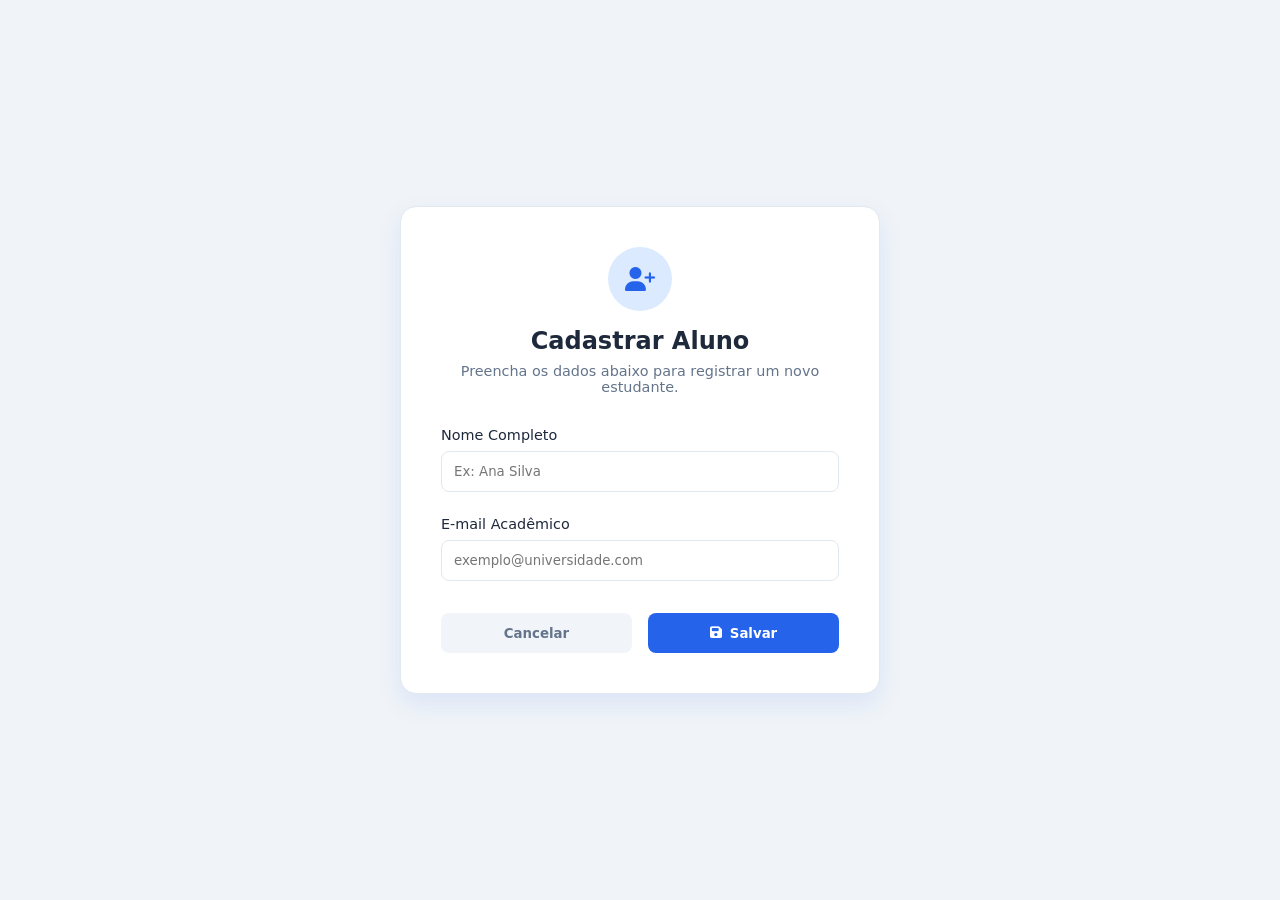
==== frontend/Cadastro_aluno.html @ 563650ef "Adding student registration screen and student management screen." ====
<!DOCTYPE html>
<html lang="pt-BR">
<head>
    <meta charset="UTF-8">
    <meta name="viewport" content="width=device-width, initial-scale=1.0">
    <title>Cadastrar Aluno | Sistema Presença</title>
    <link rel="stylesheet" href="assets/css/Dashboard.css">
    <link rel="stylesheet" href="assets/css/Cadastro_aluno.css">
    <link rel="stylesheet" href="https://cdnjs.cloudflare.com/ajax/libs/font-awesome/6.4.0/css/all.min.css">
</head>
<body>

    <main class="container">
        <div class="form-card">
            <div class="form-header">
                <div class="icon-circle">
                    <i class="fas fa-user-plus"></i>
                </div>
                <h1>Cadastrar Aluno</h1>
                <p>Preencha os dados abaixo para registrar um novo estudante.</p>
            </div>

            <form id="studentForm" novalidate>
                <div class="form-group">
                    <label for="nome">Nome Completo</label>
                    <input 
                        type="text" 
                        id="nome" 
                        placeholder="Ex: Ana Silva" 
                        required
                    >
                    <span class="error-message" id="error-nome">O nome é obrigatório.</span>
                </div>

                <div class="form-group">
                    <label for="email">E-mail Acadêmico</label>
                    <input 
                        type="email" 
                        id="email" 
                        placeholder="exemplo@universidade.com" 
                        required
                    >
                    <span class="error-message" id="error-email">Insira um e-mail válido.</span>
                </div>

                <div class="form-actions">
                    <button type="button" class="btn-secondary" onclick="window.location.href='alunos.html'">
                        Cancelar
                    </button>
                    <button type="submit" class="btn-primary">
                        <i class="fas fa-save"></i> Salvar
                    </button>
                </div>
            </form>
        </div>
    </main>

    <script src="assets/js/Cadastro_aluno.js"></script>
</body>
</html>
---- frontend/assets/css/Dashboard.css ----
/* Reset e Variáveis */
* {
    margin: 0;
    padding: 0;
    box-sizing: border-box;
    font-family: 'Segoe UI', system-ui, sans-serif;
}

:root {
    --bg-color: #f0f4f8;
    --sidebar-color: #1e3a8a; /* Azul marinho para contraste */
    --primary-blue: #2563eb;
    --white: #ffffff;
    --text-main: #1e293b;
    --text-muted: #64748b;
    --border: #e2e8f0;
}

body {
    background-color: var(--bg-color);
    color: var(--text-main);
    display: flex;
    min-height: 100vh;
}

/* Sidebar */
.sidebar {
    width: 260px;
    background-color: var(--sidebar-color);
    color: white;
    display: flex;
    flex-direction: column;
    position: fixed;
    height: 100%;
}

.sidebar-header {
    padding: 2rem;
    text-align: center;
    font-size: 0.9rem;
    border-bottom: 1px solid rgba(255, 255, 255, 0.1);
}

.sidebar-nav {
    flex: 1;
    padding: 1rem 0;
}

.sidebar-nav a {
    display: block;
    color: rgba(255, 255, 255, 0.7);
    padding: 1rem 2rem;
    text-decoration: none;
    transition: 0.3s;
    display: flex;
    align-items: center;
    gap: 12px;
}

.sidebar-nav a:hover, .sidebar-nav a.active {
    background-color: rgba(255, 255, 255, 0.1);
    color: white;
}

.sidebar-footer {
    padding: 1rem;
    border-top: 1px solid rgba(255, 255, 255, 0.1);
}

/* Main Content */
.main-content {
    margin-left: 260px;
    padding: 2rem;
    width: calc(100% - 260px);
}

.header {
    display: flex;
    justify-content: space-between;
    align-items: center;
    margin-bottom: 2rem;
}

.user-info {
    display: flex;
    align-items: center;
    gap: 12px;
}

.avatar {
    width: 40px;
    height: 40px;
    background-color: var(--primary-blue);
    color: white;
    border-radius: 50%;
    display: flex;
    align-items: center;
    justify-content: center;
    font-weight: bold;
}

/* Stats Cards */
.stats-grid {
    display: grid;
    grid-template-columns: repeat(auto-fit, minmax(240px, 1fr));
    gap: 1.5rem;
    margin-bottom: 3rem;
}

.stat-card {
    background: var(--white);
    padding: 1.5rem;
    border-radius: 12px;
    display: flex;
    align-items: center;
    gap: 1rem;
    box-shadow: 0 4px 6px rgba(37, 99, 235, 0.05);
    border: 1px solid var(--border);
}

.stat-icon {
    width: 60px;
    height: 60px;
    border-radius: 12px;
    display: flex;
    align-items: center;
    justify-content: center;
    font-size: 1.5rem;
}

.stat-icon.blue { background-color: #dbeafe; color: #2563eb; }
.stat-icon.green { background-color: #dcfce7; color: #16a34a; }

.stat-info p { color: var(--text-muted); font-size: 0.9rem; }
.stat-info h2 { font-size: 1.8rem; color: var(--text-main); }

/* Actions */
.actions-section h3 { margin-bottom: 1.5rem; }

.actions-grid {
    display: grid;
    grid-template-columns: repeat(auto-fit, minmax(200px, 1fr));
    gap: 1rem;
}

.action-btn {
    padding: 1.5rem;
    border-radius: 12px;
    border: none;
    background: var(--primary-blue);
    color: white;
    cursor: pointer;
    font-weight: 600;
    display: flex;
    flex-direction: column;
    align-items: center;
    gap: 10px;
    transition: transform 0.2s, background 0.2s;
}

.action-btn:hover { transform: translateY(-3px); background: #1d4ed8; }

.action-btn.secondary { background: #1e3a8a; }
.action-btn.outline { 
    background: transparent; 
    border: 1px solid var(--primary-blue); 
    color: var(--primary-blue); 
}
.action-btn.outline:hover { background: #eff6ff; }

/* Responsivo */
@media (max-width: 768px) {
    .sidebar { width: 70px; }
    .sidebar h2, .sidebar a span, .sidebar-nav a { font-size: 0; padding: 1.5rem; justify-content: center; }
    .sidebar-nav i { font-size: 1.2rem; }
    .main-content { margin-left: 70px; width: calc(100% - 70px); }
}
---- frontend/assets/css/Cadastro_aluno.css ----
:root {
    --primary-blue: #2563eb;
    --primary-hover: #1d4ed8;
    --bg-color: #f0f4f8;
    --white: #ffffff;
    --text-main: #1e293b;
    --text-muted: #64748b;
    --border: #e2e8f0;
    --danger: #ef4444;
}

body {
    background-color: var(--bg-color);
    display: flex;
    align-items: center;
    justify-content: center;
    min-height: 100vh;
    margin: 0;
}

.form-card {
    background: var(--white);
    width: 100%;
    max-width: 480px;
    padding: 2.5rem;
    border-radius: 16px;
    box-shadow: 0 10px 25px rgba(37, 99, 235, 0.1);
    border: 1px solid var(--border);
}

.form-header {
    text-align: center;
    margin-bottom: 2rem;
}

.icon-circle {
    width: 64px;
    height: 64px;
    background-color: #dbeafe;
    color: var(--primary-blue);
    border-radius: 50%;
    display: flex;
    align-items: center;
    justify-content: center;
    font-size: 1.5rem;
    margin: 0 auto 1rem;
}

.form-header h1 {
    font-size: 1.5rem;
    color: var(--text-main);
    margin-bottom: 0.5rem;
}

.form-header p {
    color: var(--text-muted);
    font-size: 0.9rem;
}

/* Campos do Formulário */
.form-group {
    margin-bottom: 1.5rem;
    position: relative;
}

.form-group label {
    display: block;
    margin-bottom: 0.5rem;
    color: var(--text-main);
    font-weight: 500;
    font-size: 0.9rem;
}

.form-group input {
    width: 100%;
    padding: 0.75rem;
    border: 1.5px solid var(--border);
    border-radius: 8px;
    outline: none;
    transition: all 0.2s;
}

.form-group input:focus {
    border-color: var(--primary-blue);
}

/* Erros */
.form-group input.invalid {
    border-color: var(--danger);
    background-color: #fffafb;
}

.error-message {
    color: var(--danger);
    font-size: 0.75rem;
    margin-top: 4px;
    display: none;
}

.form-group input.invalid + .error-message {
    display: block;
}

/* Botões */
.form-actions {
    display: flex;
    gap: 1rem;
    margin-top: 2rem;
}

.btn-primary, .btn-secondary {
    flex: 1;
    padding: 0.8rem;
    border-radius: 8px;
    font-weight: 600;
    cursor: pointer;
    transition: 0.2s;
    border: none;
    display: flex;
    align-items: center;
    justify-content: center;
    gap: 8px;
}

.btn-primary {
    background-color: var(--primary-blue);
    color: white;
}

.btn-primary:hover {
    background-color: var(--primary-hover);
}

.btn-secondary {
    background-color: #f1f5f9;
    color: var(--text-muted);
}

.btn-secondary:hover {
    background-color: #e2e8f0;
    color: var(--text-main);
}
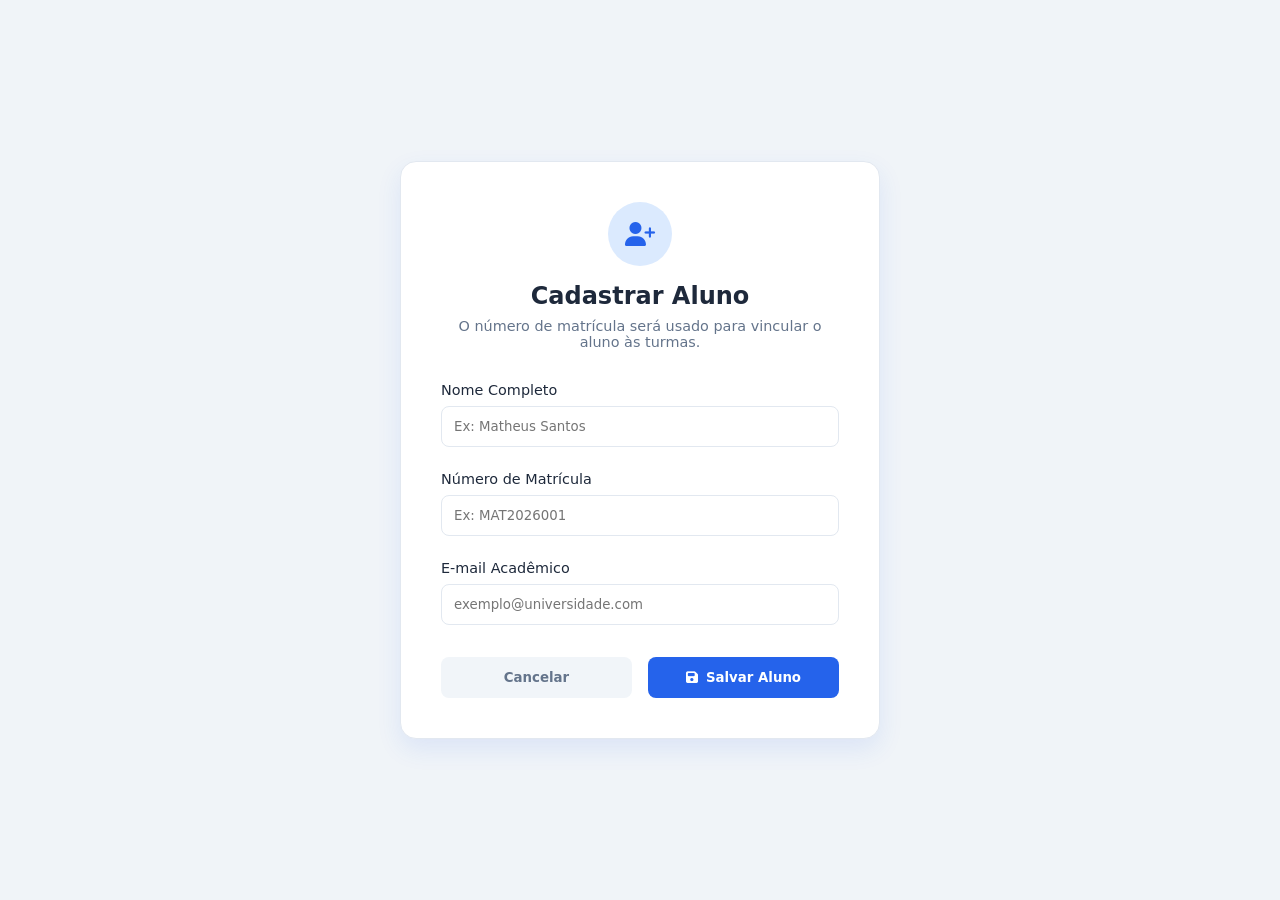
==== commit 25f9b98e: "Feat: Add Docker and updated Back and Front with news logics" ====
--- a/frontend/Cadastro_aluno.html
+++ b/frontend/Cadastro_aluno.html
@@ -4,43 +4,39 @@
     <meta charset="UTF-8">
     <meta name="viewport" content="width=device-width, initial-scale=1.0">
     <title>Cadastrar Aluno | Sistema Presença</title>
-    <link rel="stylesheet" href="assets/css/Dashboard.css">
-    <link rel="stylesheet" href="assets/css/Cadastro_aluno.css">
+    <link rel="stylesheet" href="./assets/css/Dashboard.css">
+    <link rel="stylesheet" href="./assets/css/Cadastro_aluno.css">
     <link rel="stylesheet" href="https://cdnjs.cloudflare.com/ajax/libs/font-awesome/6.4.0/css/all.min.css">
 </head>
 <body>
 
-    <main class="container">
+    <main class="container animate-in">
         <div class="form-card">
             <div class="form-header">
                 <div class="icon-circle">
                     <i class="fas fa-user-plus"></i>
                 </div>
                 <h1>Cadastrar Aluno</h1>
-                <p>Preencha os dados abaixo para registrar um novo estudante.</p>
+                <p>O número de matrícula será usado para vincular o aluno às turmas.</p>
             </div>
 
             <form id="studentForm" novalidate>
                 <div class="form-group">
                     <label for="nome">Nome Completo</label>
-                    <input 
-                        type="text" 
-                        id="nome" 
-                        placeholder="Ex: Ana Silva" 
-                        required
-                    >
-                    <span class="error-message" id="error-nome">O nome é obrigatório.</span>
+                    <input type="text" id="nome" placeholder="Ex: Matheus Santos" required>
+                    <span class="error-message">O nome deve ter pelo menos 3 caracteres.</span>
+                </div>
+
+                <div class="form-group">
+                    <label for="registration">Número de Matrícula</label>
+                    <input type="text" id="registration" placeholder="Ex: MAT2026001" required>
+                    <span class="error-message">A matrícula é obrigatória para criar turmas.</span>
                 </div>
 
                 <div class="form-group">
                     <label for="email">E-mail Acadêmico</label>
-                    <input 
-                        type="email" 
-                        id="email" 
-                        placeholder="exemplo@universidade.com" 
-                        required
-                    >
-                    <span class="error-message" id="error-email">Insira um e-mail válido.</span>
+                    <input type="email" id="email" placeholder="exemplo@universidade.com" required>
+                    <span class="error-message">Insira um e-mail válido.</span>
                 </div>
 
                 <div class="form-actions">
@@ -48,7 +44,7 @@
                         Cancelar
                     </button>
                     <button type="submit" class="btn-primary">
-                        <i class="fas fa-save"></i> Salvar
+                        <i class="fas fa-save"></i> Salvar Aluno
                     </button>
                 </div>
             </form>
--- a/frontend/assets/css/Dashboard.css
+++ b/frontend/assets/css/Dashboard.css
@@ -161,10 +161,10 @@
 .action-btn:hover { transform: translateY(-3px); background: #1d4ed8; }
 
 .action-btn.secondary { background: #1e3a8a; }
-.action-btn.outline { 
-    background: transparent; 
-    border: 1px solid var(--primary-blue); 
-    color: var(--primary-blue); 
+.action-btn.outline {
+    background: transparent;
+    border: 1px solid var(--primary-blue);
+    color: var(--primary-blue);
 }
 .action-btn.outline:hover { background: #eff6ff; }
 
@@ -174,4 +174,52 @@
     .sidebar h2, .sidebar a span, .sidebar-nav a { font-size: 0; padding: 1.5rem; justify-content: center; }
     .sidebar-nav i { font-size: 1.2rem; }
     .main-content { margin-left: 70px; width: calc(100% - 70px); }
+}
+/* Container que agrupa o título, o código e o botão */
+.qr-container {
+    background: white;
+    margin: 2rem auto; /* Centraliza horizontalmente em relação à página */
+    padding: 2.5rem;
+    border-radius: 20px;
+    border: 1px solid #e2e8f0;
+    text-align: center;
+    max-width: 450px; /* Largura máxima para não ficar esticado */
+    display: flex;
+    flex-direction: column;
+    align-items: center; /* Centraliza os itens internos horizontalmente */
+    justify-content: center;
+    box-shadow: 0 10px 25px rgba(0, 0, 0, 0.05);
+}
+
+/* A caixa cinza onde o QR Code aparece */
+.qr-code-box {
+    display: flex;
+    justify-content: center;
+    align-items: center;
+    padding: 20px;
+    background: #f8fafc;
+    border-radius: 16px;
+    margin: 1.5rem 0;
+    width: 220px; /* Largura fixa para garantir o quadrado perfeito */
+    height: 220px; /* Altura fixa */
+}
+
+/* Ajuste para garantir que a imagem gerada pela biblioteca também centralize */
+#qrcode img, #qrcode canvas {
+    margin: 0 auto;
+    border: 8px solid white;
+    border-radius: 8px;
+}
+
+.qr-header h2 {
+    font-size: 1.4rem;
+    color: #1e293b;
+    margin-bottom: 0.5rem;
+}
+
+.qr-header p {
+    font-size: 0.9rem;
+    color: #64748b;
+    max-width: 250px;
+    margin: 0 auto;
 }
--- a/frontend/assets/css/Cadastro_aluno.css
+++ b/frontend/assets/css/Cadastro_aluno.css
@@ -139,4 +139,51 @@
 .btn-secondary:hover {
     background-color: #e2e8f0;
     color: var(--text-main);
+}
+
+/* Animação de entrada suave */
+.animate-in {
+    animation: fadeInSlide 0.4s ease forwards;
+}
+
+@keyframes fadeInSlide {
+    from { opacity: 0; transform: translateY(20px); }
+    to { opacity: 1; transform: translateY(0); }
+}
+
+.icon-circle.edit-mode {
+    background-color: #e0f2fe;
+    color: #0369a1;
+}
+
+/* Estilo para o feedback de sucesso */
+.message.success {
+    background-color: #dcfce7;
+    color: #16a34a;
+    padding: 0.75rem;
+    border-radius: 8px;
+    text-align: center;
+    font-weight: 500;
+    border: 1px solid #bbf7d0;
+}
+
+/* Mantenha o seu CSS e adicione/ajuste estas linhas */
+
+.container {
+    display: flex;
+    justify-content: center;
+    align-items: center;
+    width: 100vw;
+    height: 100vh;
+    background-color: var(--bg-color);
+}
+
+.form-card {
+    /* ... seu código anterior ... */
+    animation: fadeInSlide 0.4s ease forwards;
+}
+
+/* Garante que o input invalid mostre a mensagem de erro que vem logo depois */
+.form-group input.invalid + .error-message {
+    display: block;
 }
